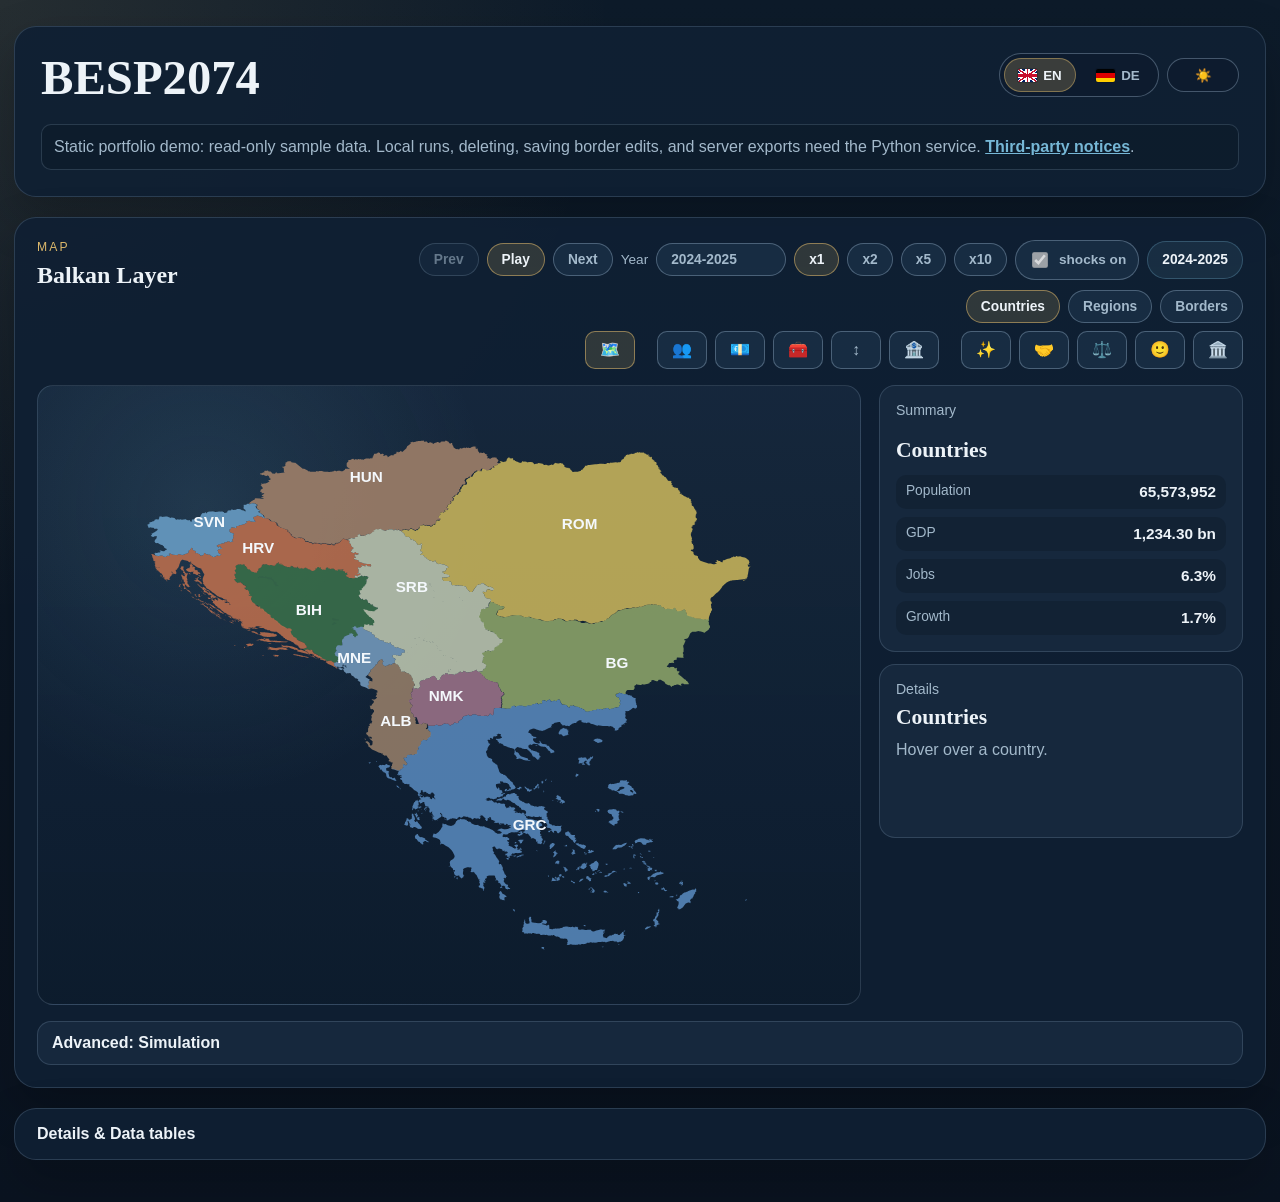
==== index.html @ e1cd3609 "Add static portfolio demo" ====
<!DOCTYPE html>
<html lang="en">
<head>
    <meta charset="UTF-8">
    <meta name="viewport" content="width=device-width, initial-scale=1.0">
    <meta http-equiv="refresh" content="0; url=./dashboard/demo.html">
    <title>BESP2074 Static Demo</title>
    <script>
        window.location.replace("./dashboard/demo.html");
    </script>
</head>
<body>
    <a href="./dashboard/demo.html">Open BESP2074 static demo</a>
</body>
</html>
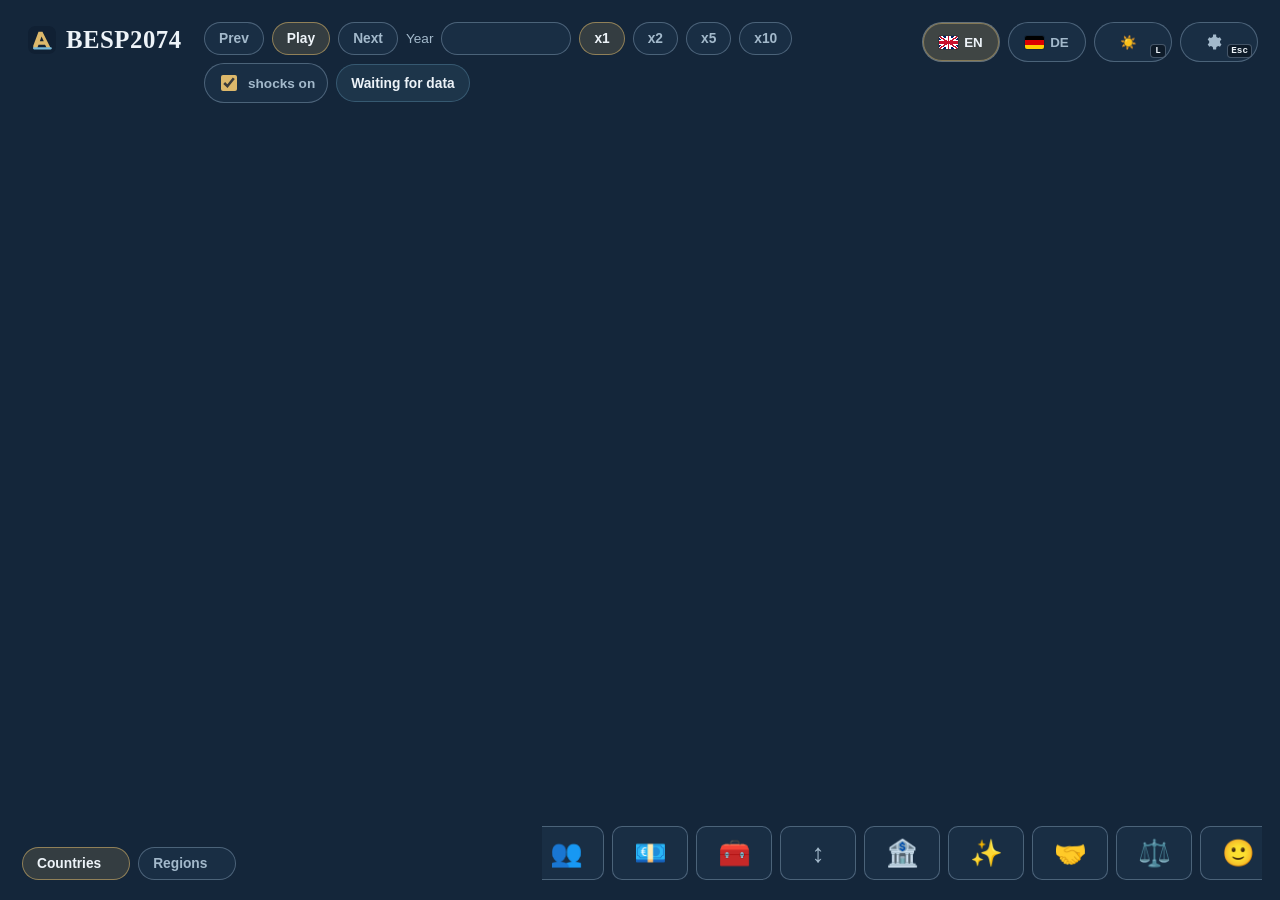
==== commit 82718f8a: "Harden dashboard pages security metadata" ====
--- a/index.html
+++ b/index.html
@@ -3,13 +3,19 @@
 <head>
     <meta charset="UTF-8">
     <meta name="viewport" content="width=device-width, initial-scale=1.0">
-    <meta http-equiv="refresh" content="0; url=./dashboard/demo.html">
-    <title>BESP2074 Static Demo</title>
-    <script>
-        window.location.replace("./dashboard/demo.html");
-    </script>
+    <meta
+        http-equiv="Content-Security-Policy"
+        content="default-src 'self'; style-src 'self'; img-src 'self' data:; script-src 'self'; connect-src 'self'; object-src 'none'; base-uri 'self'; frame-ancestors 'none'"
+    >
+    <meta name="referrer" content="strict-origin-when-cross-origin">
+    <meta http-equiv="refresh" content="0; url=./dashboard/index.html">
+    <title>BESP2074</title>
+    <link rel="canonical" href="./dashboard/index.html">
 </head>
 <body>
-    <a href="./dashboard/demo.html">Open BESP2074 static demo</a>
+    <main>
+        <h1>BESP2074</h1>
+        <p><a href="./dashboard/index.html">Open the dashboard</a></p>
+    </main>
 </body>
 </html>
